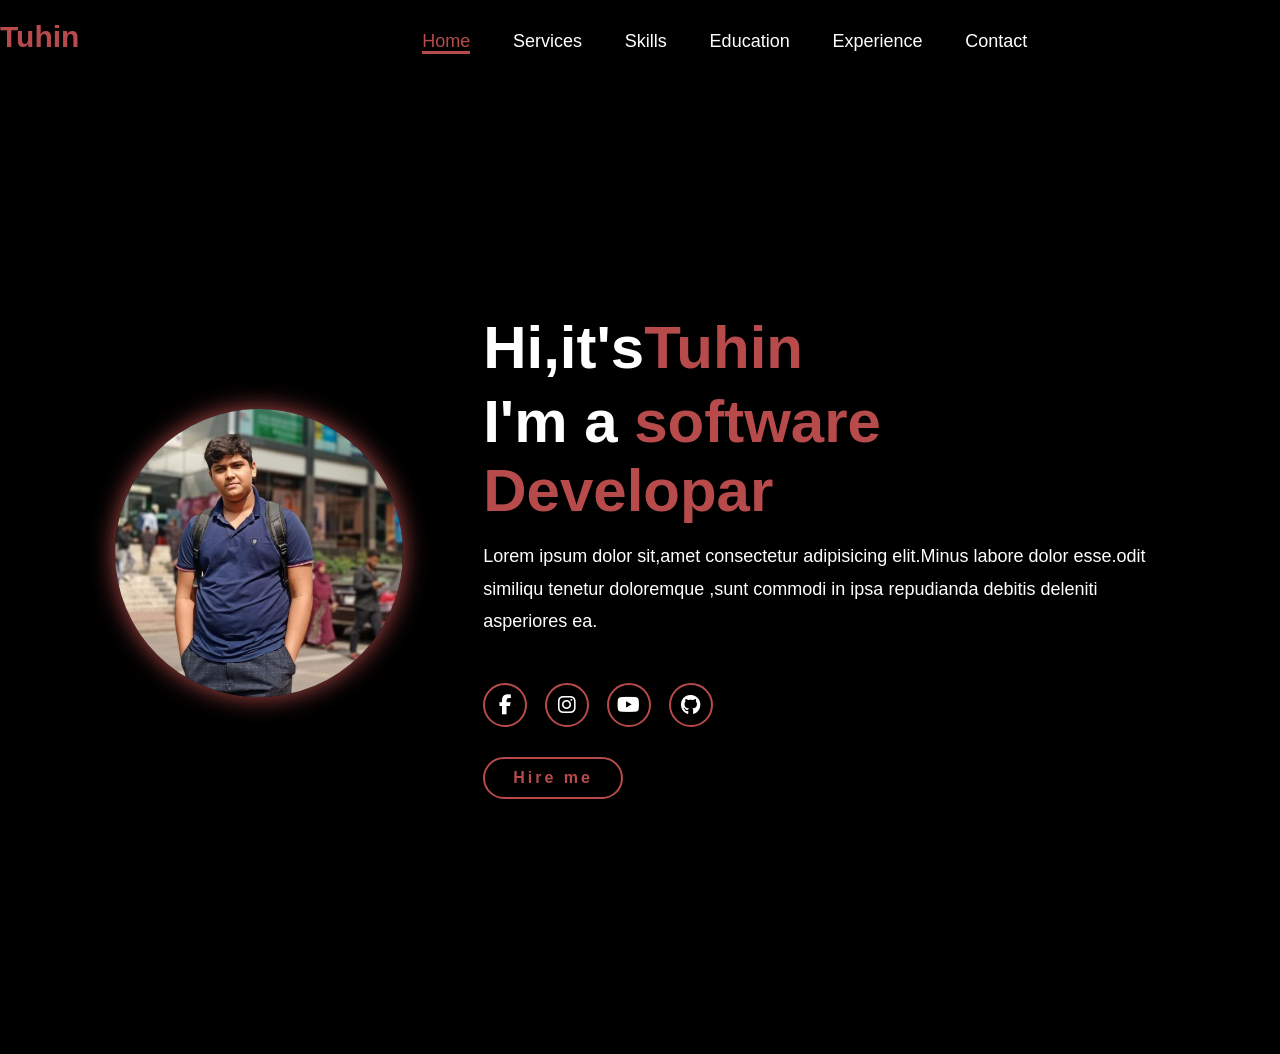
==== index.html @ 7cd9d0a9 "last commit" ====
<!DOCTYPE html>
<html lang="en">

<head>
    <meta charset="UTF-8">
    <meta name="viewport" content="width=device-width, initial-scale=1.0">
    <title>Portfolio Website</title>
    <link rel="stylesheet" href="style.css">

    <link rel="stylesheet" href="https://cdnjs.cloudflare.com/ajax/libs/font-awesome/6.7.2/css/all.min.css">
    
</head>

<body>

    <head>
        <a href="#" class="logo">Tuhin</a>

        <nav>
            <a href="#" class="active">Home</a>
            <a href="#">Services</a>
            <a href="#">Skills</a>
            <a href="#">Education</a>
            <a href="#">Experience</a>
            <a href="#">Contact</a>

        </nav>
    </head>
    <section class="home">
        <div class="home-img">
            <img src="img/my-image.jpg" alt="">
        </div>
        <div class="home-content">
            <h1>Hi,it's<span>Tuhin</span></h1>
            <h3 class="typing-text">I'm a <span></span></h3>
            <p>Lorem ipsum dolor sit,amet consectetur adipisicing elit.Minus labore dolor esse.odit similiqu tenetur
                doloremque ,sunt commodi in ipsa repudianda debitis deleniti asperiores ea.</p>
            <div class="social-icons">
             <a href="https://www.facebook.com/profile.php?id=61588009760124" target="_blank">
                <i class="fa-brands fa-facebook-f"></i>
             </a>

             <a href="https://www.instagram.com/its_tuhin_i/" target="_blank">
                <i class="fa-brands fa-instagram"></i>
             </a>

             <a href="https://www.youtube.com/@EmpireofForex" target="_blank">
                <i class="fa-brands fa-youtube"></i>
             </a>
             <a href="https://github.com/tuhin95123-cmd" target="_blank">
             <i class="fa-brands fa-github"></i>
             </a>

            </div>
            <a href="#" class="btn">Hire me</a>
        </div>
    </section>
</body>

</html>
---- style.css ----
*{
    margin:0;
    padding:0;
    text-decoration:none;
    border:none;
    outline:none;
    font-family:'poppins',sans-serif;
}

html{
    font-size:62.5%;
}

body{
    width:100%;
    height:100vh;
    overflow-x:hidden;
    background-color:black;
    color:white;
}

head{
    margin: top 10px;
    position: space-between;
   padding:20%;
    top:0;
    left:0;
    width:100%;
    padding:1rem 5%;
    background-color:transparent;
    filter:drop-shadow(10px);
    display:flex;
    justify-content:space-between;
    align-items:center;
    z-index:100;
}

nav{
    margin-left: 300px;
    display: inline;
  
}

.logo{
    font-size:3rem;
    color:#b74b4b;
    font-weight:800;
    cursor:pointer;
    transition:0.5s ease;
}

.logo:hover{
    transform:scale(1.1);
}

nav a{
    font-size:1.8rem;
    color:white;
    margin-left:4rem;
    font-weight:500;
    transition:0.3s ease;
    border-bottom:3px solid transparent;
}


nav a:hover,
nav a.active{
    color:#b74b4b;
    border-bottom:3px solid #b74b4b;
}

@media(max-width:995px){
 nav{
    position:absolute;
    top:100%;
    right:0;
    width:40%;
    border-left: 3px solid #b74b4b;
    border-bottom:3px solid #b74b4b;
    border-bottom-left-radius:2rem;
    padding:1rem solid;
    background-color:black;
    border-top:0.1rem solid black;
 }

 nav.activ{
    display:block;
 }

 nav a{
    display:block;
    font: size 2rem;
    margin:3rem 0;
 }

 nav a:hover,
 nav a.active{
    padding:1rem;
    border-radius:0.5rem;
    border-bottom:0.5rem solid #b74b4b;
 }
}

section{
    min-height:100vh;
    padding:5rem 9% 5rem;
}

.home{
    display:flex;
    justify-content:center;
    align-items:center;
    gap:8rem;
    background:black;
}

.home-content h1{
    font-size:6rem;
    font-weight:700;
    line-height:1.3;
}

span{
    color:#b74b4b;
}

.home-content h3{
    font-size:6rem;
    margin-bottom:1rem;
    font-weight:700;
}

.home-content p{
    font-size: 1.8rem;
    line-height: 1.8;
    margin: 1.5rem 0;
}

.home-img{
    border-radius:50%;
}

.home-img img{
    position:relative;
    width:32vh;
    border-radius:50%;
    box-shadow:0 0 25px #b74b4b;
    cursor:pointer;
    transition:0.2s linear;
}

.home-img img:hover{
    font-size:1.8rem;
    font-weight:500;
}

.social-icons a{
    display: inline-flex;
    justify-content: center;
    align-items: center;
    width: 4rem;
    height: 4rem;
    background-color: transparent;
    border: 0.2rem solid #b74b4b;
    font-size: 2rem;
    border-radius: 50%;
    margin: 3rem 1.5rem 3rem 0;
    transition: 0.3s ease;
    color: #b74b4b;
    text-decoration: none;
    color:white;
}

.social-icons a:hover{
    color: black;
    background-color: #b74b4b;
    transform: scale(1.2) translateY(-5px);
    box-shadow: 0 0 25px #b74b4b,
                0 0 50px #b74b4b,
                0 0 75px #b74b4b;
}

.btn{
    display:inline-block;
    padding:1rem 2.8rem;
    background-color:black;
    border-radius:4rem;
    font-size:1.6rem;
    color:#b74b4b;
    letter-spacing:0.3rem;
    font-weight:600;
    border:2px solid#b74b4b;
    transition:0.3s ease;
    cursor:pointer;
}

.btn:hover{
    transform:scale3d(1.03);
    background-color:#b74b4b;
    color:black;
    box-shadow:0 0 25px#b74b4b;
}

.typing-text{
    font-size:34px;
    font-weight:600;
    min-width:280px;
}

.typing-text span::before{
    content:"software Developar";
    color:#b74b4b;
    animation:words 20s infinite;
}

.typing-text span::after{
    content:"";
    background:black;
    position:absolute;
    width:calc(100% + 8px);

}

@keyframes words{

    0%, 25%{
        content: "Software Developer";
    }

    26%, 50%{
        content: "Web Designer";
    }

    51%, 75%{
        content: "Video Editor";
    }

    76%, 100%{
        content: "Freelancer";
    }

}
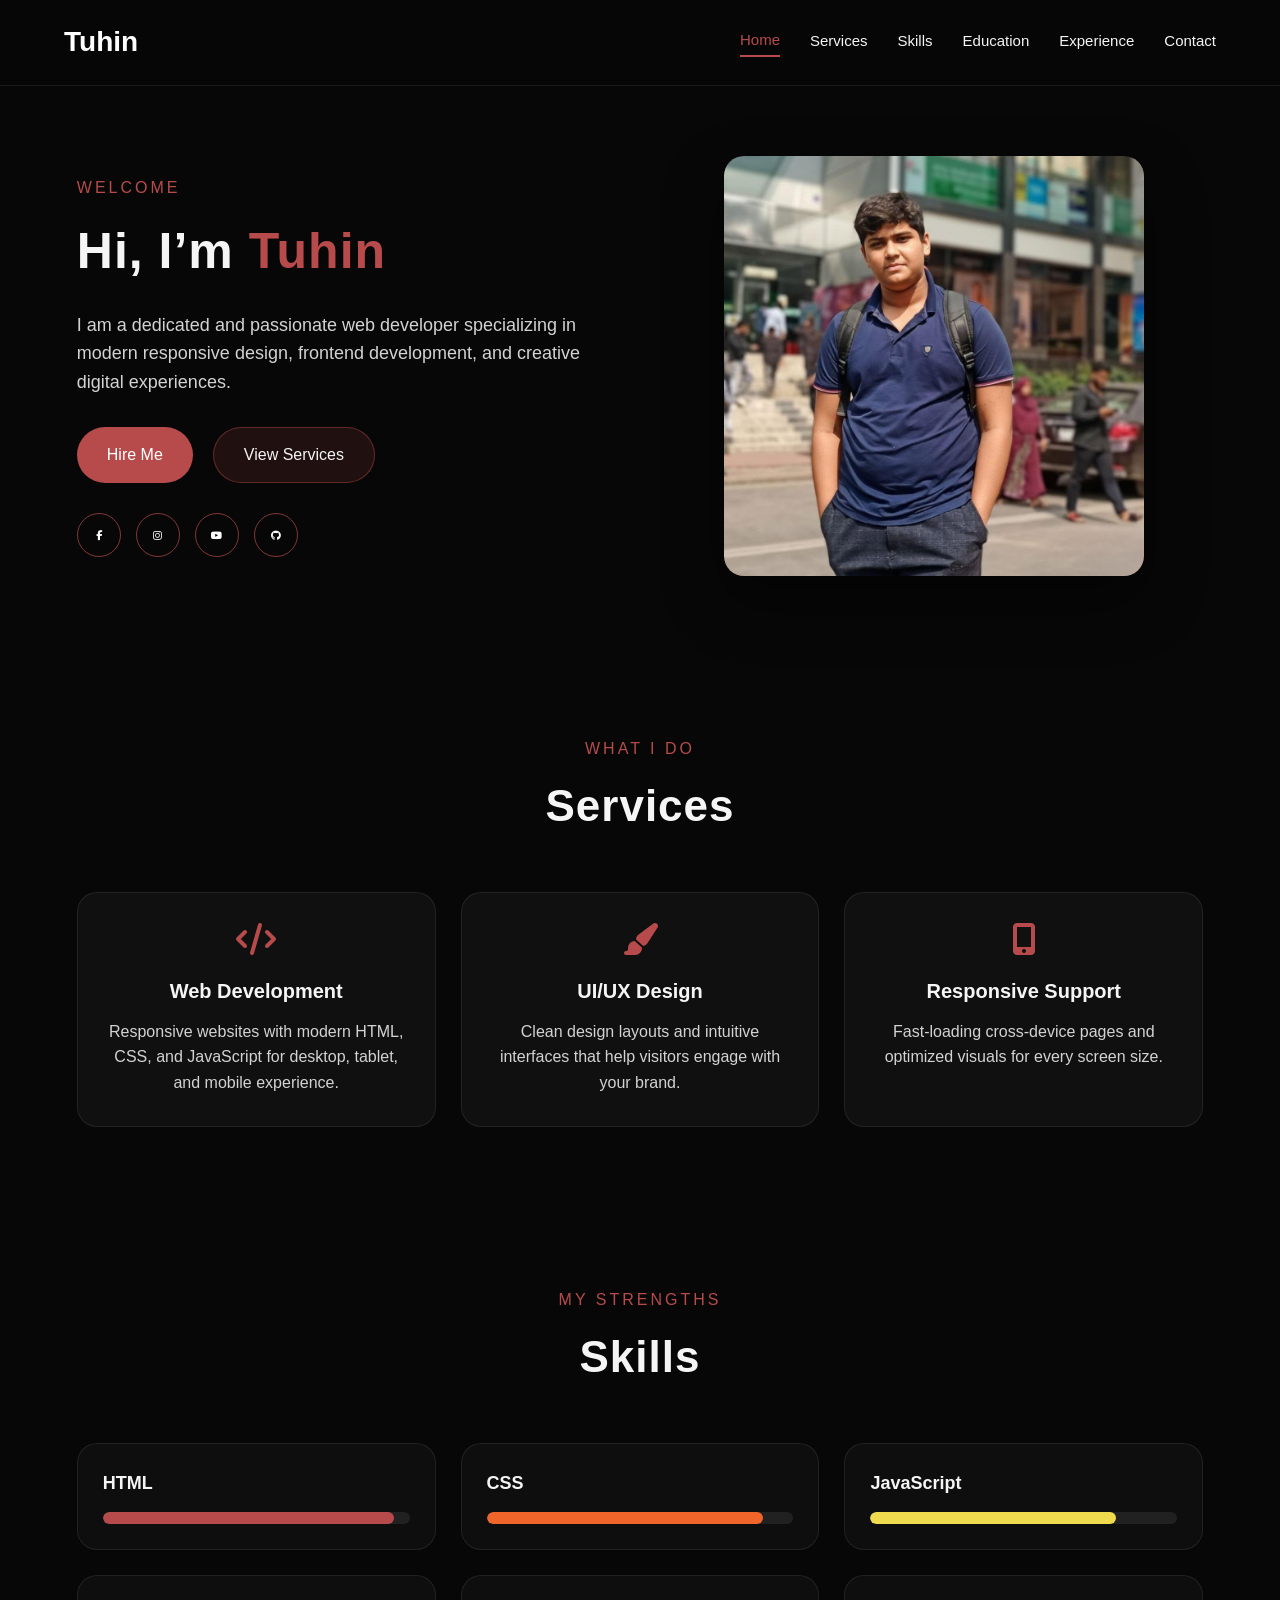
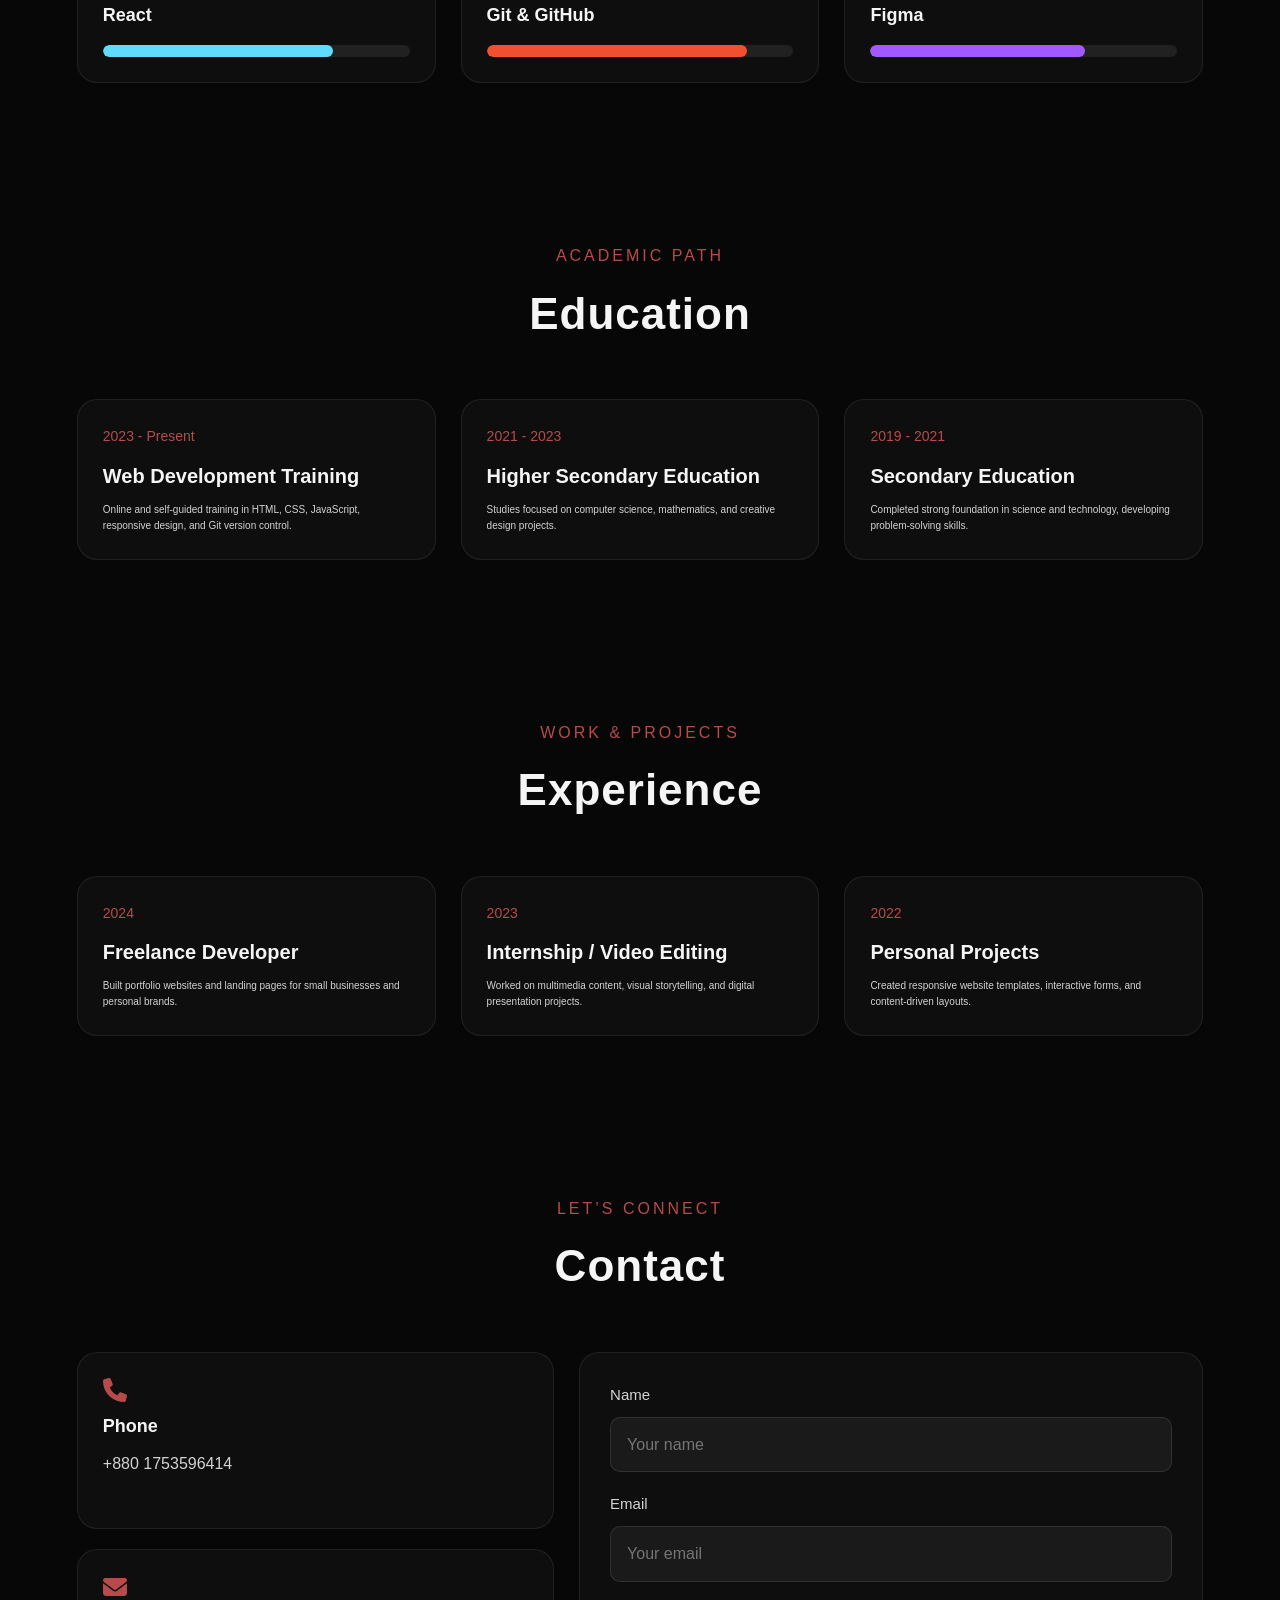
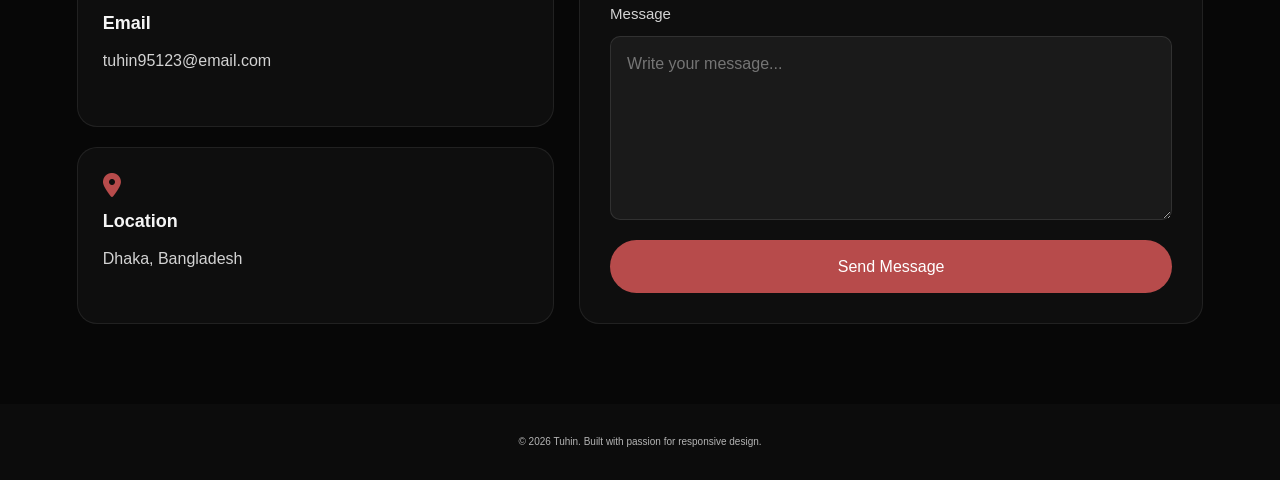
==== commit c1bba685: "first commit" ====
--- a/index.html
+++ b/index.html
@@ -4,57 +4,208 @@
 <head>
     <meta charset="UTF-8">
     <meta name="viewport" content="width=device-width, initial-scale=1.0">
-    <title>Portfolio Website</title>
+    <title>Tuhin | Portfolio</title>
     <link rel="stylesheet" href="style.css">
-
     <link rel="stylesheet" href="https://cdnjs.cloudflare.com/ajax/libs/font-awesome/6.7.2/css/all.min.css">
-    
 </head>
 
 <body>
-
-    <head>
-        <a href="#" class="logo">Tuhin</a>
-
-        <nav>
-            <a href="#" class="active">Home</a>
-            <a href="#">Services</a>
-            <a href="#">Skills</a>
-            <a href="#">Education</a>
-            <a href="#">Experience</a>
-            <a href="#">Contact</a>
-
+    <header class="site-header">
+        <a href="#home" class="logo">Tuhin</a>
+
+        <input type="checkbox" id="menu-toggle" class="menu-toggle">
+        <label for="menu-toggle" class="menu-icon">
+            <i class="fa fa-bars"></i>
+        </label>
+
+        <nav class="main-nav">
+            <a href="#home" class="active">Home</a>
+            <a href="#services">Services</a>
+            <a href="#skills">Skills</a>
+            <a href="#education">Education</a>
+            <a href="#experience">Experience</a>
+            <a href="#contact">Contact</a>
         </nav>
-    </head>
-    <section class="home">
-        <div class="home-img">
-            <img src="img/my-image.jpg" alt="">
-        </div>
-        <div class="home-content">
-            <h1>Hi,it's<span>Tuhin</span></h1>
-            <h3 class="typing-text">I'm a <span></span></h3>
-            <p>Lorem ipsum dolor sit,amet consectetur adipisicing elit.Minus labore dolor esse.odit similiqu tenetur
-                doloremque ,sunt commodi in ipsa repudianda debitis deleniti asperiores ea.</p>
-            <div class="social-icons">
-             <a href="https://www.facebook.com/profile.php?id=61588009760124" target="_blank">
-                <i class="fa-brands fa-facebook-f"></i>
-             </a>
-
-             <a href="https://www.instagram.com/its_tuhin_i/" target="_blank">
-                <i class="fa-brands fa-instagram"></i>
-             </a>
-
-             <a href="https://www.youtube.com/@EmpireofForex" target="_blank">
-                <i class="fa-brands fa-youtube"></i>
-             </a>
-             <a href="https://github.com/tuhin95123-cmd" target="_blank">
-             <i class="fa-brands fa-github"></i>
-             </a>
-
-            </div>
-            <a href="#" class="btn">Hire me</a>
-        </div>
-    </section>
+    </header>
+
+    <main>
+        <section id="home" class="home section">
+            <div class="home-content">
+                <span class="section-subtitle">Welcome</span>
+                <h1 class="section-title">Hi, I’m <span>Tuhin</span></h1>
+                <p class="section-text">I am a dedicated and passionate web developer specializing in modern responsive
+                    design, frontend development, and creative digital experiences.</p>
+                <div class="home-buttons">
+                    <a href="#contact" class="btn btn-primary">Hire Me</a>
+                    <a href="#services" class="btn btn-secondary">View Services</a>
+                </div>
+                <div class="social-icons">
+                    <a href="https://www.facebook.com/profile.php?id=61588009760124" target="_blank"><i
+                            class="fa-brands fa-facebook-f"></i></a>
+                    <a href="https://www.instagram.com/its_tuhin_i/" target="_blank"><i
+                            class="fa-brands fa-instagram"></i></a>
+                    <a href="https://www.youtube.com/@EmpireofForex" target="_blank"><i
+                            class="fa-brands fa-youtube"></i></a>
+                    <a href="https://github.com/tuhin95123-cmd" target="_blank"><i class="fa-brands fa-github"></i></a>
+                </div>
+            </div>
+            <div class="home-image">
+                <img src="img/my-image.jpg" alt="Tuhin profile picture">
+            </div>
+        </section>
+
+        <section id="services" class="section services">
+            <div class="section-heading">
+                <span class="section-subtitle">What I do</span>
+                <h2 class="section-title">Services</h2>
+            </div>
+            <div class="cards-grid">
+                <article class="card">
+                    <i class="fa-solid fa-code card-icon"></i>
+                    <h3>Web Development</h3>
+                    <p>Responsive websites with modern HTML, CSS, and JavaScript for desktop, tablet, and mobile
+                        experience.</p>
+                </article>
+                <article class="card">
+                    <i class="fa-solid fa-paint-brush card-icon"></i>
+                    <h3>UI/UX Design</h3>
+                    <p>Clean design layouts and intuitive interfaces that help visitors engage with your brand.</p>
+                </article>
+                <article class="card">
+                    <i class="fa-solid fa-mobile-screen-button card-icon"></i>
+                    <h3>Responsive Support</h3>
+                    <p>Fast-loading cross-device pages and optimized visuals for every screen size.</p>
+                </article>
+            </div>
+        </section>
+
+        <section id="skills" class="section skills">
+            <div class="section-heading">
+                <span class="section-subtitle">My strengths</span>
+                <h2 class="section-title">Skills</h2>
+            </div>
+            <div class="skills-grid">
+                <div class="skill-card">
+                    <h3>HTML</h3>
+                    <div class="skill-bar"><span class="skill-fill html-fill"></span></div>
+                </div>
+                <div class="skill-card">
+                    <h3>CSS</h3>
+                    <div class="skill-bar"><span class="skill-fill css-fill"></span></div>
+                </div>
+                <div class="skill-card">
+                    <h3>JavaScript</h3>
+                    <div class="skill-bar"><span class="skill-fill js-fill"></span></div>
+                </div>
+                <div class="skill-card">
+                    <h3>React</h3>
+                    <div class="skill-bar"><span class="skill-fill react-fill"></span></div>
+                </div>
+                <div class="skill-card">
+                    <h3>Git & GitHub</h3>
+                    <div class="skill-bar"><span class="skill-fill git-fill"></span></div>
+                </div>
+                <div class="skill-card">
+                    <h3>Figma</h3>
+                    <div class="skill-bar"><span class="skill-fill figma-fill"></span></div>
+                </div>
+            </div>
+        </section>
+
+        <section id="education" class="section timeline">
+            <div class="section-heading">
+                <span class="section-subtitle">Academic path</span>
+                <h2 class="section-title">Education</h2>
+            </div>
+            <div class="timeline-grid">
+                <article class="timeline-item">
+                    <span class="timeline-date">2023 - Present</span>
+                    <h3>Web Development Training</h3>
+                    <p>Online and self-guided training in HTML, CSS, JavaScript, responsive design, and Git version
+                        control.</p>
+                </article>
+                <article class="timeline-item">
+                    <span class="timeline-date">2021 - 2023</span>
+                    <h3>Higher Secondary Education</h3>
+                    <p>Studies focused on computer science, mathematics, and creative design projects.</p>
+                </article>
+                <article class="timeline-item">
+                    <span class="timeline-date">2019 - 2021</span>
+                    <h3>Secondary Education</h3>
+                    <p>Completed strong foundation in science and technology, developing problem-solving skills.</p>
+                </article>
+            </div>
+        </section>
+
+        <section id="experience" class="section experience">
+            <div class="section-heading">
+                <span class="section-subtitle">Work & projects</span>
+                <h2 class="section-title">Experience</h2>
+            </div>
+            <div class="timeline-grid">
+                <article class="timeline-item">
+                    <span class="timeline-date">2024</span>
+                    <h3>Freelance Developer</h3>
+                    <p>Built portfolio websites and landing pages for small businesses and personal brands.</p>
+                </article>
+                <article class="timeline-item">
+                    <span class="timeline-date">2023</span>
+                    <h3>Internship / Video Editing</h3>
+                    <p>Worked on multimedia content, visual storytelling, and digital presentation projects.</p>
+                </article>
+                <article class="timeline-item">
+                    <span class="timeline-date">2022</span>
+                    <h3>Personal Projects</h3>
+                    <p>Created responsive website templates, interactive forms, and content-driven layouts.</p>
+                </article>
+            </div>
+        </section>
+
+        <section id="contact" class="section contact">
+            <div class="section-heading">
+                <span class="section-subtitle">Let’s connect</span>
+                <h2 class="section-title">Contact</h2>
+            </div>
+            <div class="contact-grid">
+                <div class="contact-info">
+                    <article class="info-card">
+                        <i class="fa-solid fa-phone"></i>
+                        <h3>Phone</h3>
+                        <p>+880 1753596414</p>
+                    </article>
+                    <article class="info-card">
+                        <i class="fa-solid fa-envelope"></i>
+                        <h3>Email</h3>
+                        <p>tuhin95123@email.com</p>
+                    </article>
+                    <article class="info-card">
+                        <i class="fa-solid fa-location-dot"></i>
+                        <h3>Location</h3>
+                        <p>Dhaka, Bangladesh</p>
+                    </article>
+                </div>
+                <form class="contact-form">
+                    <div class="form-group">
+                        <label for="name">Name</label>
+                        <input type="text" id="name" name="name" placeholder="Your name">
+                    </div>
+                    <div class="form-group">
+                        <label for="email">Email</label>
+                        <input type="email" id="email" name="email" placeholder="Your email">
+                    </div>
+                    <div class="form-group">
+                        <label for="message">Message</label>
+                        <textarea id="message" name="message" rows="6" placeholder="Write your message..."></textarea>
+                    </div>
+                    <button type="submit" class="btn btn-primary">Send Message</button>
+                </form>
+            </div>
+        </section>
+    </main>
+
+    <footer class="footer">
+        <p>© 2026 Tuhin. Built with passion for responsive design.</p>
+    </footer>
 </body>
 
 </html>
--- a/style.css
+++ b/style.css
@@ -1,244 +1,521 @@
-
-
-*{
-    margin:0;
-    padding:0;
-    text-decoration:none;
-    border:none;
-    outline:none;
-    font-family:'poppins',sans-serif;
-}
-
-html{
-    font-size:62.5%;
-}
-
-body{
-    width:100%;
-    height:100vh;
-    overflow-x:hidden;
-    background-color:black;
-    color:white;
-}
-
-head{
-    margin: top 10px;
-    position: space-between;
-   padding:20%;
-    top:0;
-    left:0;
-    width:100%;
-    padding:1rem 5%;
-    background-color:transparent;
-    filter:drop-shadow(10px);
-    display:flex;
-    justify-content:space-between;
-    align-items:center;
-    z-index:100;
-}
-
-nav{
-    margin-left: 300px;
-    display: inline;
-  
-}
-
-.logo{
-    font-size:3rem;
-    color:#b74b4b;
-    font-weight:800;
-    cursor:pointer;
-    transition:0.5s ease;
-}
-
-.logo:hover{
-    transform:scale(1.1);
-}
-
-nav a{
-    font-size:1.8rem;
-    color:white;
-    margin-left:4rem;
-    font-weight:500;
-    transition:0.3s ease;
-    border-bottom:3px solid transparent;
-}
-
-
-nav a:hover,
-nav a.active{
-    color:#b74b4b;
-    border-bottom:3px solid #b74b4b;
-}
-
-@media(max-width:995px){
- nav{
-    position:absolute;
-    top:100%;
-    right:0;
-    width:40%;
-    border-left: 3px solid #b74b4b;
-    border-bottom:3px solid #b74b4b;
-    border-bottom-left-radius:2rem;
-    padding:1rem solid;
-    background-color:black;
-    border-top:0.1rem solid black;
- }
-
- nav.activ{
-    display:block;
- }
-
- nav a{
-    display:block;
-    font: size 2rem;
-    margin:3rem 0;
- }
-
- nav a:hover,
- nav a.active{
-    padding:1rem;
-    border-radius:0.5rem;
-    border-bottom:0.5rem solid #b74b4b;
- }
-}
-
-section{
-    min-height:100vh;
-    padding:5rem 9% 5rem;
-}
-
-.home{
-    display:flex;
-    justify-content:center;
-    align-items:center;
-    gap:8rem;
-    background:black;
-}
-
-.home-content h1{
-    font-size:6rem;
-    font-weight:700;
-    line-height:1.3;
-}
-
-span{
-    color:#b74b4b;
-}
-
-.home-content h3{
-    font-size:6rem;
-    margin-bottom:1rem;
-    font-weight:700;
-}
-
-.home-content p{
+* {
+    margin: 0;
+    padding: 0;
+    box-sizing: border-box;
+    text-decoration: none;
+    border: none;
+    outline: none;
+    font-family: 'Poppins', sans-serif;
+}
+
+html {
+    font-size: 62.5%;
+    scroll-behavior: smooth;
+}
+
+body {
+    width: 100%;
+    min-height: 100vh;
+    background-color: #070707;
+    color: #f5f5f5;
+    line-height: 1.6;
+}
+
+img {
+    max-width: 100%;
+    display: block;
+}
+
+button,
+input,
+textarea {
+    font: inherit;
+}
+
+.section {
+    padding: 8rem 6%;
+}
+
+.section-heading {
+    text-align: center;
+    margin-bottom: 5rem;
+}
+
+.section-subtitle {
+    display: block;
+    color: #b74b4b;
+    font-size: 1.6rem;
+    letter-spacing: 0.3rem;
+    text-transform: uppercase;
+    margin-bottom: 1rem;
+}
+
+.section-title {
+    font-size: 4.4rem;
+    letter-spacing: 0.1rem;
+}
+
+.site-header {
+    position: sticky;
+    top: 0;
+    z-index: 999;
+    width: 100%;
+    padding: 2rem 5%;
+    display: flex;
+    align-items: center;
+    justify-content: space-between;
+    background: rgba(7, 7, 7, 0.95);
+    border-bottom: 1px solid rgba(255, 255, 255, 0.08);
+}
+
+.logo {
+    font-size: 2.8rem;
+    font-weight: 700;
+    color: #ffffff;
+}
+
+.main-nav {
+    display: flex;
+    gap: 3rem;
+    align-items: center;
+}
+
+.main-nav a {
+    color: #f5f5f5;
+    font-size: 1.5rem;
+    transition: color 0.3s ease, border-bottom 0.3s ease;
+    padding-bottom: 0.3rem;
+}
+
+.main-nav a:hover,
+.main-nav a.active {
+    color: #b74b4b;
+    border-bottom: 2px solid #b74b4b;
+}
+
+.menu-toggle {
+    display: none;
+}
+
+.menu-icon {
+    display: none;
+    font-size: 2.4rem;
+    color: #ffffff;
+    cursor: pointer;
+}
+
+.home {
+    display: grid;
+    grid-template-columns: repeat(2, minmax(0, 1fr));
+    gap: 5rem;
+    align-items: center;
+    padding-top: 7rem;
+}
+
+.home-content {
+    max-width: 55rem;
+}
+
+.home-content .section-title {
+    font-size: 5rem;
+}
+
+.home-content span {
+    color: #b74b4b;
+}
+
+.section-text {
     font-size: 1.8rem;
-    line-height: 1.8;
-    margin: 1.5rem 0;
-}
-
-.home-img{
-    border-radius:50%;
-}
-
-.home-img img{
-    position:relative;
-    width:32vh;
-    border-radius:50%;
-    box-shadow:0 0 25px #b74b4b;
-    cursor:pointer;
-    transition:0.2s linear;
-}
-
-.home-img img:hover{
-    font-size:1.8rem;
-    font-weight:500;
-}
-
-.social-icons a{
+    color: #d3d3d3;
+    margin: 2rem 0 3rem;
+}
+
+.home-buttons {
+    display: flex;
+    gap: 2rem;
+    flex-wrap: wrap;
+}
+
+.btn {
     display: inline-flex;
+    align-items: center;
     justify-content: center;
+    padding: 1.4rem 3rem;
+    border-radius: 4rem;
+    font-size: 1.6rem;
+    cursor: pointer;
+    transition: transform 0.3s ease, background 0.3s ease, color 0.3s ease;
+}
+
+.btn-primary {
+    background: #b74b4b;
+    color: #ffffff;
+}
+
+.btn-secondary {
+    background: rgba(183, 75, 75, 0.15);
+    color: #f5f5f5;
+    border: 1px solid rgba(183, 75, 75, 0.45);
+}
+
+.btn:hover {
+    transform: translateY(-3px);
+}
+
+.social-icons {
+    display: flex;
+    gap: 1.5rem;
+    margin-top: 3rem;
+}
+
+.social-icons a {
+    width: 4.4rem;
+    height: 4.4rem;
+    display: flex;
     align-items: center;
-    width: 4rem;
-    height: 4rem;
-    background-color: transparent;
-    border: 0.2rem solid #b74b4b;
+    justify-content: center;
+    border-radius: 50%;
+    border: 1px solid rgba(183, 75, 75, 0.7);
+    color: #ffffff;
+    transition: background 0.3s ease, transform 0.3s ease;
+}
+
+.social-icons a:hover {
+    background: #b74b4b;
+    transform: translateY(-3px);
+}
+
+.home-image {
+    display: flex;
+    justify-content: center;
+}
+
+.home-image img {
+    width: 100%;
+    max-width: 42rem;
+    border-radius: 2rem;
+    box-shadow: 0 25px 60px rgba(0, 0, 0, 0.45);
+}
+
+.cards-grid,
+.skills-grid,
+.timeline-grid,
+.contact-grid {
+    display: grid;
+    gap: 2.5rem;
+}
+
+.cards-grid {
+    grid-template-columns: repeat(3, minmax(0, 1fr));
+}
+
+.card {
+    background: rgba(255, 255, 255, 0.04);
+    border: 1px solid rgba(255, 255, 255, 0.08);
+    padding: 3rem;
+    border-radius: 2rem;
+    text-align: center;
+    transition: transform 0.3s ease, background 0.3s ease;
+}
+
+.card:hover {
+    transform: translateY(-8px);
+    background: rgba(183, 75, 75, 0.12);
+}
+
+.card-icon {
+    font-size: 3.2rem;
+    color: #b74b4b;
+    margin-bottom: 2rem;
+}
+
+.card h3 {
     font-size: 2rem;
-    border-radius: 50%;
-    margin: 3rem 1.5rem 3rem 0;
-    transition: 0.3s ease;
+    margin-bottom: 1.2rem;
+}
+
+.card p {
+    font-size: 1.6rem;
+    color: #d3d3d3;
+}
+
+.skills-grid {
+    grid-template-columns: repeat(3, minmax(0, 1fr));
+}
+
+.skill-card {
+    background: rgba(255, 255, 255, 0.03);
+    border: 1px solid rgba(255, 255, 255, 0.08);
+    border-radius: 2rem;
+    padding: 2.5rem;
+}
+
+.skill-card h3 {
+    font-size: 1.8rem;
+    margin-bottom: 1.5rem;
+}
+
+.skill-bar {
+    width: 100%;
+    height: 1.2rem;
+    border-radius: 5rem;
+    background: rgba(255, 255, 255, 0.08);
+    overflow: hidden;
+}
+
+.skill-fill {
+    display: block;
+    height: 100%;
+    border-radius: 5rem;
+}
+
+.html-fill {
+    width: 95%;
+    background: #b74b4b;
+}
+
+.css-fill {
+    width: 90%;
+    background: #f06529;
+}
+
+.js-fill {
+    width: 80%;
+    background: #f0db4f;
+}
+
+.react-fill {
+    width: 75%;
+    background: #61dbfb;
+}
+
+.git-fill {
+    width: 85%;
+    background: #f1502f;
+}
+
+.figma-fill {
+    width: 70%;
+    background: #a259ff;
+}
+
+.timeline-grid {
+    grid-template-columns: repeat(3, minmax(0, 1fr));
+}
+
+.timeline-item {
+    background: rgba(255, 255, 255, 0.03);
+    border: 1px solid rgba(255, 255, 255, 0.08);
+    padding: 2.5rem;
+    border-radius: 2rem;
+}
+
+.timeline-date {
+    display: inline-block;
     color: #b74b4b;
-    text-decoration: none;
-    color:white;
-}
-
-.social-icons a:hover{
-    color: black;
-    background-color: #b74b4b;
-    transform: scale(1.2) translateY(-5px);
-    box-shadow: 0 0 25px #b74b4b,
-                0 0 50px #b74b4b,
-                0 0 75px #b74b4b;
-}
-
-.btn{
-    display:inline-block;
-    padding:1rem 2.8rem;
-    background-color:black;
-    border-radius:4rem;
-    font-size:1.6rem;
-    color:#b74b4b;
-    letter-spacing:0.3rem;
-    font-weight:600;
-    border:2px solid#b74b4b;
-    transition:0.3s ease;
-    cursor:pointer;
-}
-
-.btn:hover{
-    transform:scale3d(1.03);
-    background-color:#b74b4b;
-    color:black;
-    box-shadow:0 0 25px#b74b4b;
-}
-
-.typing-text{
-    font-size:34px;
-    font-weight:600;
-    min-width:280px;
-}
-
-.typing-text span::before{
-    content:"software Developar";
-    color:#b74b4b;
-    animation:words 20s infinite;
-}
-
-.typing-text span::after{
-    content:"";
-    background:black;
-    position:absolute;
-    width:calc(100% + 8px);
-
-}
-
-@keyframes words{
-
-    0%, 25%{
-        content: "Software Developer";
-    }
-
-    26%, 50%{
-        content: "Web Designer";
-    }
-
-    51%, 75%{
-        content: "Video Editor";
-    }
-
-    76%, 100%{
-        content: "Freelancer";
-    }
-
+    font-size: 1.4rem;
+    margin-bottom: 1.2rem;
+}
+
+.timeline-item h3 {
+    font-size: 2rem;
+    margin-bottom: 1rem;
+}
+
+.timeline-item p {
+    color: #d3d3d3;
+}
+
+.contact-grid {
+    grid-template-columns: 1.3fr 1.7fr;
+}
+
+.contact-info {
+    display: grid;
+    gap: 2rem;
+}
+
+.info-card {
+    display: flex;
+    flex-direction: column;
+    align-items: flex-start;
+    gap: 1rem;
+    padding: 2.5rem;
+    background: rgba(255, 255, 255, 0.03);
+    border: 1px solid rgba(255, 255, 255, 0.08);
+    border-radius: 2rem;
+}
+
+.info-card i {
+    font-size: 2.4rem;
+    color: #b74b4b;
+}
+
+.info-card h3 {
+    font-size: 1.8rem;
+}
+
+.info-card p {
+    color: #d3d3d3;
+    font-size: 1.6rem;
+}
+
+.contact-form {
+    display: grid;
+    gap: 2rem;
+    background: rgba(255, 255, 255, 0.03);
+    border: 1px solid rgba(255, 255, 255, 0.08);
+    padding: 3rem;
+    border-radius: 2rem;
+}
+
+.form-group {
+    display: grid;
+    gap: 1rem;
+}
+
+.form-group label {
+    font-size: 1.5rem;
+    color: #d3d3d3;
+}
+
+.form-group input,
+.form-group textarea {
+    width: 100%;
+    background: rgba(255, 255, 255, 0.05);
+    color: #f5f5f5;
+    border: 1px solid rgba(255, 255, 255, 0.1);
+    border-radius: 1rem;
+    padding: 1.4rem 1.6rem;
+    font-size: 1.6rem;
+    resize: vertical;
+}
+
+.form-group input:focus,
+.form-group textarea:focus {
+    border-color: #b74b4b;
+}
+
+.footer {
+    padding: 3rem 6%;
+    text-align: center;
+    color: #b4b4b4;
+    background: rgba(255, 255, 255, 0.02);
+}
+
+@media (max-width: 1150px) {
+
+    .cards-grid,
+    .skills-grid,
+    .timeline-grid,
+    .contact-grid {
+        grid-template-columns: repeat(2, minmax(0, 1fr));
+    }
+}
+
+@media (max-width: 860px) {
+    .site-header {
+        padding: 2rem 4%;
+    }
+
+    .menu-icon {
+        display: block;
+    }
+
+    .main-nav {
+        position: absolute;
+        top: 100%;
+        right: 0;
+        width: 100%;
+        max-height: 0;
+        overflow: hidden;
+        flex-direction: column;
+        background: rgba(7, 7, 7, 0.98);
+        border-top: 1px solid rgba(255, 255, 255, 0.08);
+        transition: max-height 0.3s ease;
+    }
+
+    .menu-toggle:checked+.menu-icon+.main-nav {
+        max-height: 30rem;
+        padding: 2rem 5%;
+    }
+
+    .main-nav a {
+        width: 100%;
+        display: block;
+        padding: 1.2rem 0;
+        border-bottom: 1px solid rgba(255, 255, 255, 0.08);
+    }
+
+    .home {
+        grid-template-columns: 1fr;
+        gap: 4rem;
+    }
+
+    .home-content .section-title {
+        font-size: 4.2rem;
+    }
+
+    .section-title {
+        font-size: 4rem;
+    }
+}
+
+@media (max-width: 700px) {
+    html {
+        font-size: 56.25%;
+    }
+
+    .section {
+        padding: 6rem 5%;
+    }
+
+    .section-heading {
+        margin-bottom: 4rem;
+    }
+
+    .cards-grid,
+    .skills-grid,
+    .timeline-grid,
+    .contact-grid {
+        grid-template-columns: 1fr;
+    }
+
+    .home-content span,
+    .section-subtitle,
+    .section-title,
+    .section-text,
+    .card h3,
+    .timeline-item h3,
+    .info-card h3,
+    .form-group label {
+        text-align: left;
+    }
+
+    .home-buttons {
+        flex-direction: column;
+        align-items: stretch;
+    }
+
+    .contact-form {
+        padding: 2rem;
+    }
+}
+
+@media (max-width: 520px) {
+    .site-header {
+        padding: 2rem 3%;
+    }
+
+    .logo {
+        font-size: 2.4rem;
+    }
+
+    .menu-icon {
+        font-size: 2rem;
+    }
+
+    .btn {
+        width: 100%;
+    }
 }
